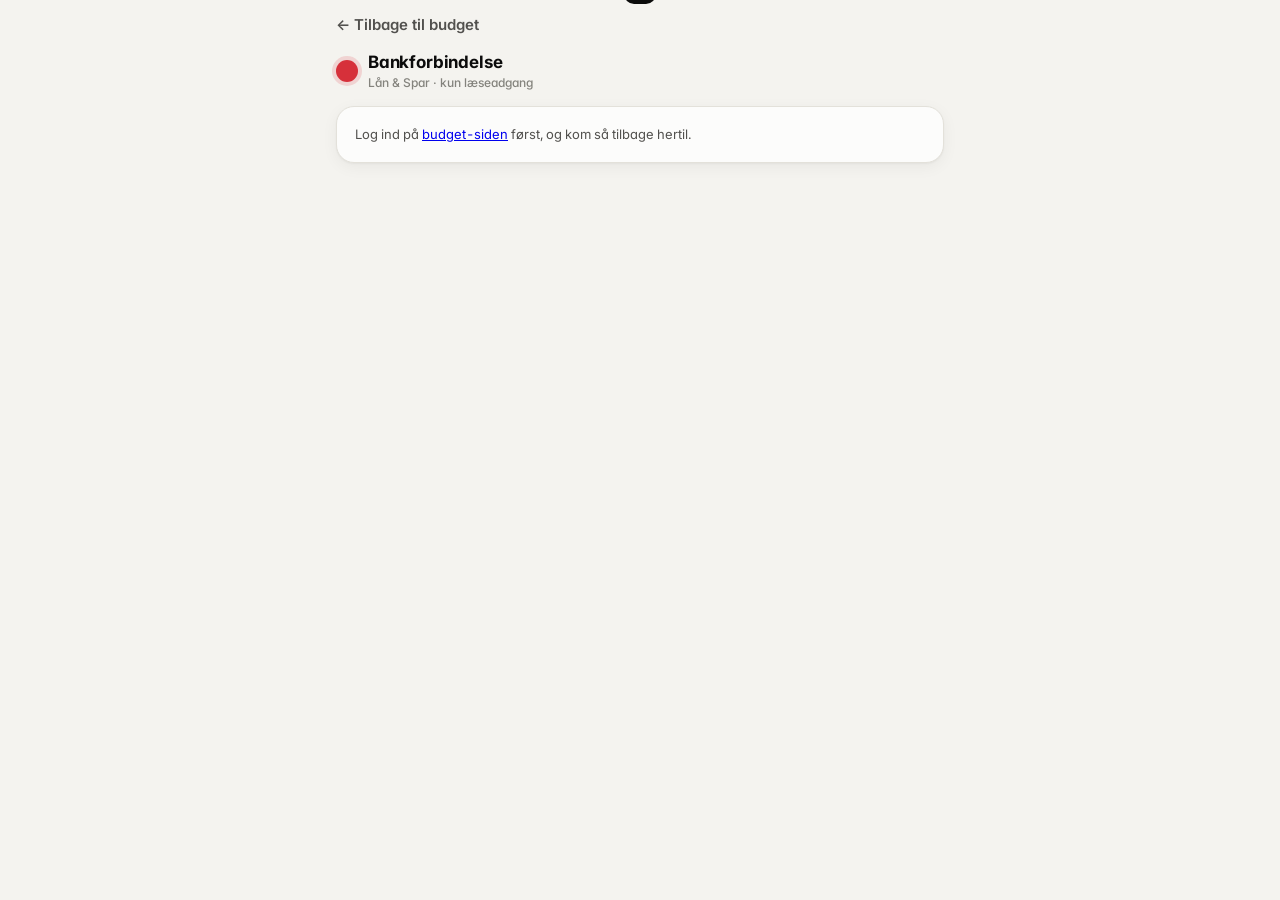
==== bank.html @ 149aa5c2 "Bankforbindelse via Enable Banking" ====
<!doctype html>
<html lang="da">
<head>
  <meta charset="utf-8">
  <meta name="viewport" content="width=device-width, initial-scale=1, viewport-fit=cover">
  <title>Bank · Japan Budget</title>
  <meta name="theme-color" content="#0e0e0d">
  <link rel="icon" href="icon.svg" type="image/svg+xml">
  <link rel="apple-touch-icon" href="apple-touch-icon.png">
  <link href="https://fonts.googleapis.com/css2?family=Inter:wght@400;500;600;700&display=swap" rel="stylesheet">
  <link rel="stylesheet" href="styles.css?v=2">
  <style>
    .list { font-size: 13px; }
    .list div { display: flex; justify-content: space-between; gap: 10px; padding: 6px 0; border-top: 1px solid var(--border); }
    .list div span:first-child { color: var(--text-2); overflow: hidden; text-overflow: ellipsis; white-space: nowrap; }
    .list div span:last-child { font-weight: 600; white-space: nowrap; }
    textarea.input { min-height: 160px; font-size: 14px; font-family: ui-monospace, Menlo, monospace; }
    .acc { display: flex; align-items: center; gap: 10px; padding: 8px 0; font-size: 15px; }
    .acc input { width: 20px; height: 20px; }
    .back { display: inline-flex; align-items: center; gap: 6px; color: var(--text-2); text-decoration: none; font-weight: 600; margin-bottom: 14px; }
    .err { color: var(--bad-text); font-size: 14px; }
  </style>
</head>
<body>
  <div class="app" style="padding-bottom:40px">
    <a class="back" href="./">← Tilbage til budget</a>
    <header class="top"><div class="logo"><span class="sun"></span><div>Bankforbindelse<small>Lån &amp; Spar · kun læseadgang</small></div></div></header>
    <div id="main"><div class="card"><div class="sub">Henter status…</div></div></div>
  </div>
  <div id="toast" class="toast" role="status" aria-live="polite"></div>
  <script src="config.js?v=2"></script>
  <script>
  (() => {
    const $ = s => document.querySelector(s);
    const esc = s => String(s ?? '').replace(/[&<>"']/g, c => ({ '&': '&amp;', '<': '&lt;', '>': '&gt;', '"': '&quot;', "'": '&#39;' }[c]));
    const kr = n => new Intl.NumberFormat('da-DK', { maximumFractionDigits: 0 }).format(Math.round(n)) + ' kr';
    const dt = s => s ? new Date(s).toLocaleString('da-DK', { day: 'numeric', month: 'short', hour: '2-digit', minute: '2-digit' }) : '–';
    const d = s => s ? new Date(s).toLocaleDateString('da-DK', { day: 'numeric', month: 'short', year: 'numeric' }) : '–';
    let S = null; try { S = JSON.parse(localStorage.getItem('jb_session')); } catch { /* ignore */ }
    try { const t = JSON.parse(localStorage.getItem('jb_theme')); if (t && t !== 'auto') document.documentElement.setAttribute('data-theme', t); } catch { /* ignore */ }
    const FN = (window.JB_CONFIG.supabaseUrl || '').replace(/\/$/, '') + '/functions/v1/bank';
    let toastT;
    const toast = m => { const t = $('#toast'); t.textContent = m; t.classList.add('show'); clearTimeout(toastT); toastT = setTimeout(() => t.classList.remove('show'), 2600); };

    async function call(action, extra = {}) {
      const r = await fetch(FN, { method: 'POST', headers: { 'Content-Type': 'application/json', apikey: window.JB_CONFIG.supabaseKey }, body: JSON.stringify({ action, pin: S && S.pin, ...extra }) });
      let data = null; try { data = await r.json(); } catch { data = { error: 'Ugyldigt svar fra serveren (' + r.status + ')' }; }
      if (!r.ok || (data && data.error)) { const e = new Error((data && data.error) || r.statusText); e.data = data; throw e; }
      return data;
    }

    function render(st, note) {
      const r = st.last_result || {};
      const expiring = st.linked && st.days_left != null && st.days_left <= 14;
      $('#main').innerHTML = `
        ${note ? `<div class="banner">${note}</div>` : ''}
        <section class="card">
          <h2>Status</h2>
          <div class="stats">
            <div class="stat"><div class="k">Forbindelse</div><div class="v ${st.linked ? 'pos' : ''}">${st.linked ? 'Aktiv' : 'Ikke koblet'}</div><div class="s">${esc(st.aspsp || 'Lån & Spar Bank')}</div></div>
            <div class="stat"><div class="k">Gyldig til</div><div class="v ${expiring ? 'neg' : ''}">${st.linked ? (st.days_left ?? '–') + ' dage' : '–'}</div><div class="s">${d(st.valid_until)}</div></div>
            <div class="stat wide"><div class="k">Seneste hentning</div><div class="v" style="font-size:17px">${dt(st.last_sync)}</div>
              <div class="s">${r.error ? `<span class="err">Fejl: ${esc(r.error)}</span>` : r.ok ? `${r.imported} nye udgifter · ${(r.skipped || []).length} sprunget over` : 'Henter automatisk kl. 06 og 18'}</div></div>
          </div>
          ${st.accounts && st.accounts.length ? `<div style="margin-top:14px"><span class="lab">Konti der hentes fra</span>
            ${st.accounts.map(a => `<label class="acc"><input type="checkbox" data-uid="${esc(a.uid)}" ${a.enabled ? 'checked' : ''}>${esc(a.name)}${a.last4 ? ` <span class="muted">··${esc(a.last4)}</span>` : ''}</label>`).join('')}
            <button class="link-btn" id="save-acc">Gem kontovalg</button></div>` : ''}
          <div class="btns" style="margin-top:14px">
            ${st.linked ? '<button class="btn" id="sync">Hent nu</button>' : ''}
            <button class="btn ${st.linked ? 'ghost' : ''}" id="link">${st.linked ? 'Forny forbindelse (MitID)' : 'Kobl Lån & Spar (MitID)'}</button>
            ${st.linked ? '<button class="btn danger" id="unlink">Fjern forbindelse</button>' : ''}
          </div>
        </section>

        ${r.imported_list && r.imported_list.length ? `<section class="card"><h2>Hentet sidst</h2><div class="list">
          ${r.imported_list.map(x => `<div><span>${esc(x.day)} · ${esc(x.note)}</span><span>${kr(x.amount_dkk)}</span></div>`).join('')}</div></section>` : ''}

        ${r.skipped && r.skipped.length ? `<section class="card"><h2>Sprunget over</h2><div class="sub" style="margin-bottom:8px">Tæller ikke som dagligt forbrug (matcher listen nedenfor).</div><div class="list">
          ${r.skipped.map(x => `<div><span>${esc(x.day)} · ${esc(x.text)}</span><span>${kr(x.amount)}</span></div>`).join('')}</div></section>` : ''}

        <section class="card">
          <h2>Spring over hvis teksten indeholder</h2>
          <div class="sub" style="margin-bottom:10px">Ét ord pr. linje (store/små bogstaver er ligegyldige). Bruges til husleje, lån, overførsler osv.</div>
          <textarea class="input" id="patterns">${esc((st.exclude_patterns || []).join('\n'))}</textarea>
          <div class="btns"><button class="btn ghost" id="save-pat">Gem liste</button></div>
        </section>
        <div class="sub" style="text-align:center;margin-top:8px">Indbetalinger springes altid over. Kontanthævninger tæller som forbrug. Slettede bankposteringer hentes ikke igen.</div>`;

      const on = (id, fn) => { const el = $('#' + id); if (el) el.addEventListener('click', async ev => { ev.target.disabled = true; try { await fn(); } catch (e) { toast(e.message); } ev.target.disabled = false; }); };
      on('link', async () => { const res = await call('auth'); location.href = res.url; });
      on('sync', async () => { toast('Henter…'); const res = await call('sync'); toast(`${res.imported} nye udgifter`); render(await call('status')); });
      on('unlink', async () => { if (!confirm('Fjern bankforbindelsen?')) return; render(await call('unlink')); toast('Forbindelsen er fjernet'); });
      on('save-pat', async () => { render(await call('settings', { exclude_patterns: $('#patterns').value.split('\n') })); toast('Gemt'); });
      on('save-acc', async () => { const enabled = [...document.querySelectorAll('[data-uid]')].filter(x => x.checked).map(x => x.dataset.uid); render(await call('settings', { enabled })); toast('Gemt'); });
    }

    async function start() {
      if (!S || !S.pin) { $('#main').innerHTML = '<section class="card"><div class="sub">Log ind på <a href="./">budget-siden</a> først, og kom så tilbage hertil.</div></section>'; return; }
      const q = new URLSearchParams(location.search);
      try {
        if (q.get('error')) {
          history.replaceState(null, '', location.pathname);
          render(await call('status'), `Banken afviste koblingen: ${esc(q.get('error_description') || q.get('error'))}`);
        } else if (q.get('code')) {
          $('#main').innerHTML = '<section class="card"><div class="sub">Gemmer forbindelsen og henter posteringer…</div></section>';
          const res = await call('session', { code: q.get('code'), state: q.get('state') });
          history.replaceState(null, '', location.pathname);
          const s = res.sync || {};
          render(res, s.ok ? `Koblet! ${s.imported} udgifter hentet fra ${esc(s.from)}.` : `Koblet, men hentning fejlede: ${esc(s.error || '')}`);
        } else {
          render(await call('status'));
        }
      } catch (e) {
        $('#main').innerHTML = `<section class="card"><div class="err">${esc(e.message)}</div><div class="btns" style="margin-top:12px"><button class="btn ghost" onclick="location.href=location.pathname">Prøv igen</button></div></section>`;
      }
    }
    start();
  })();
  </script>
</body>
</html>
---- styles.css ----
:root {
  color-scheme: light;
  --bg: #f4f3ef;
  --surface: #fcfcfb;
  --surface-2: #efeee9;
  --border: #e3e1da;
  --text: #0b0b0b;
  --text-2: #52514e;
  --muted: #84837d;
  --grid: #e7e5df;
  --nicolai: #2a78d6;
  --alex: #eb6834;
  --good: #0ca30c;
  --good-text: #006300;
  --bad: #d03b3b;
  --bad-text: #b22d2d;
  --sun: #d6303a;
  --btn: #111110;
  --btn-text: #fcfcfb;
  --shadow: 0 1px 2px rgba(20, 20, 15, .04), 0 4px 16px rgba(20, 20, 15, .05);
  --radius: 18px;
}
@media (prefers-color-scheme: dark) {
  :root:not([data-theme="light"]) {
    color-scheme: dark;
    --bg: #0e0e0d;
    --surface: #1a1a19;
    --surface-2: #242422;
    --border: #2d2d2a;
    --text: #f0efec;
    --text-2: #c3c2b7;
    --muted: #8d8c84;
    --grid: #2b2b28;
    --nicolai: #3987e5;
    --alex: #d95926;
    --good-text: #4fcb4f;
    --bad-text: #ef7a7a;
    --btn: #f0efec;
    --btn-text: #121211;
    --shadow: 0 1px 2px rgba(0, 0, 0, .3);
  }
}
:root[data-theme="dark"] {
  color-scheme: dark;
  --bg: #0e0e0d;
  --surface: #1a1a19;
  --surface-2: #242422;
  --border: #2d2d2a;
  --text: #f0efec;
  --text-2: #c3c2b7;
  --muted: #8d8c84;
  --grid: #2b2b28;
  --nicolai: #3987e5;
  --alex: #d95926;
  --good-text: #4fcb4f;
  --bad-text: #ef7a7a;
  --btn: #f0efec;
  --btn-text: #121211;
  --shadow: 0 1px 2px rgba(0, 0, 0, .3);
}

* { box-sizing: border-box; }
html { -webkit-text-size-adjust: 100%; }
body {
  margin: 0;
  background: var(--bg);
  color: var(--text);
  font: 15px/1.45 "Inter", system-ui, -apple-system, "Segoe UI", "Hiragino Sans", sans-serif;
  font-feature-settings: "tnum" 1, "cv11" 1;
  -webkit-font-smoothing: antialiased;
  min-height: 100dvh;
}
button, input, select { font: inherit; color: inherit; }
button { cursor: pointer; -webkit-tap-highlight-color: transparent; }
.hidden { display: none !important; }

.app {
  max-width: 600px;
  margin: 0 auto;
  padding: calc(env(safe-area-inset-top) + 14px) 16px calc(env(safe-area-inset-bottom) + 110px);
}

/* Header */
.top { display: flex; align-items: center; gap: 10px; margin-bottom: 14px; }
.logo { display: flex; align-items: center; gap: 10px; font-weight: 700; font-size: 17px; letter-spacing: -.01em; }
.logo .sun { width: 22px; height: 22px; border-radius: 50%; background: var(--sun); box-shadow: 0 0 0 4px color-mix(in srgb, var(--sun) 16%, transparent); }
.logo small { display: block; font-weight: 500; font-size: 12px; color: var(--muted); letter-spacing: 0; }
.top .spacer { flex: 1; }
.icon-btn {
  width: 40px; height: 40px; border-radius: 12px; border: 1px solid var(--border);
  background: var(--surface); display: grid; place-items: center; color: var(--text-2);
}
.icon-btn svg { width: 20px; height: 20px; }
.sync { width: 8px; height: 8px; border-radius: 50%; background: var(--muted); transition: background .3s; }
.sync.ok { background: var(--good); }
.sync.busy { background: #eda100; }
.sync.err { background: var(--bad); }

/* Tabs */
.tabs {
  display: grid; grid-template-columns: repeat(3, 1fr); gap: 4px; padding: 4px;
  background: var(--surface-2); border-radius: 14px; margin-bottom: 10px;
}
.tabs button {
  border: 0; background: transparent; padding: 9px 6px; border-radius: 10px;
  font-weight: 600; font-size: 14px; color: var(--text-2); display: flex; align-items: center; justify-content: center; gap: 7px;
}
.tabs button[aria-selected="true"] { background: var(--surface); color: var(--text); box-shadow: var(--shadow); }
.dot { width: 9px; height: 9px; border-radius: 50%; display: inline-block; flex: none; }
.dot.nicolai { background: var(--nicolai); }
.dot.alex { background: var(--alex); }

.timeline { font-size: 13px; color: var(--text-2); margin: 2px 2px 14px; display: flex; flex-wrap: wrap; gap: 4px 14px; }
.timeline b { color: var(--text); font-weight: 600; }

/* Cards */
.card {
  background: var(--surface); border: 1px solid var(--border); border-radius: var(--radius);
  padding: 18px; margin-bottom: 12px; box-shadow: var(--shadow);
}
.card h2 { font-size: 13px; text-transform: uppercase; letter-spacing: .06em; color: var(--muted); margin: 0 0 12px; font-weight: 600; display: flex; align-items: center; gap: 8px; }
.card h2 .right { margin-left: auto; text-transform: none; letter-spacing: 0; font-weight: 500; }
.sub { color: var(--text-2); font-size: 13px; }
.muted { color: var(--muted); }

/* Hero */
.hero-num { font-size: 44px; font-weight: 700; letter-spacing: -.03em; line-height: 1.05; }
.hero-num .of { font-size: 18px; font-weight: 500; color: var(--muted); letter-spacing: 0; }
.bar { height: 10px; border-radius: 99px; background: var(--surface-2); overflow: hidden; margin: 14px 0 10px; position: relative; }
.bar > span { display: block; height: 100%; border-radius: 99px; transition: width .5s cubic-bezier(.2,.8,.2,1); }
.bar.over > span { background-image: repeating-linear-gradient(135deg, transparent 0 5px, rgba(255,255,255,.35) 5px 8px); }
.hero-foot { display: flex; justify-content: space-between; align-items: center; gap: 10px; flex-wrap: wrap; }
.chip { display: inline-flex; align-items: center; gap: 6px; font-size: 13px; font-weight: 600; padding: 5px 10px 5px 8px; border-radius: 99px; background: var(--surface-2); }
.chip .ic { width: 16px; height: 16px; border-radius: 50%; display: grid; place-items: center; color: #fff; font-size: 11px; font-weight: 800; }
.chip.good .ic { background: var(--good); }
.chip.bad .ic { background: var(--bad); }
.chip.neutral .ic { background: var(--muted); }

/* Stat grid */
.stats { display: grid; grid-template-columns: 1fr 1fr; gap: 10px; }
.stat { background: var(--surface-2); border-radius: 14px; padding: 12px 14px; min-width: 0; }
.stat .k { font-size: 12px; color: var(--text-2); margin-bottom: 2px; }
.stat .v { font-size: 21px; font-weight: 700; letter-spacing: -.02em; white-space: nowrap; overflow: hidden; text-overflow: ellipsis; }
.stat .s { font-size: 12px; color: var(--muted); }
.stat.wide { grid-column: span 2; }
.pos { color: var(--good-text); }
.neg { color: var(--bad-text); }

/* Projection */
.proj { display: grid; grid-template-columns: 1fr 1fr; gap: 10px; margin-bottom: 14px; }
.proj .stat .v { font-size: clamp(17px, 5vw, 23px); overflow: visible; text-overflow: clip; }
.breakdown { width: 100%; border-collapse: collapse; font-size: 14px; }
.breakdown td { padding: 8px 0; border-top: 1px solid var(--border); }
.breakdown td:last-child { text-align: right; font-weight: 600; white-space: nowrap; }
.breakdown tr.indent td:first-child { padding-left: 14px; color: var(--text-2); }
.breakdown tr.indent td { font-weight: 400 !important; font-size: 13px; border-top: 0; padding: 3px 0; }
.breakdown tr.total td { font-weight: 700; border-top: 2px solid var(--text); }

/* Compare pre/post */
.vs { display: grid; grid-template-columns: 1fr auto 1fr; gap: 10px; align-items: stretch; }
.vs .arrow { align-self: center; font-size: 13px; font-weight: 700; text-align: center; padding: 6px 8px; border-radius: 10px; background: var(--surface-2); }

/* Charts */
.chart { position: relative; width: 100%; touch-action: pan-y; }
.chart svg { display: block; width: 100%; overflow: visible; }
.chart text { font-size: 11px; fill: var(--muted); }
.chart .lbl { fill: var(--text-2); font-weight: 600; }
.legend { display: flex; flex-wrap: wrap; gap: 6px 14px; font-size: 12px; color: var(--text-2); margin-bottom: 8px; }
.legend span { display: inline-flex; align-items: center; gap: 6px; }
.legend i { display: inline-block; width: 16px; height: 0; border-top: 2px solid; }
.legend i.dash { border-top-style: dashed; }
.legend i.box { width: 10px; height: 10px; border: 0; border-radius: 3px; }
.tip {
  position: absolute; pointer-events: none; background: var(--text); color: var(--surface);
  font-size: 12px; padding: 7px 9px; border-radius: 9px; white-space: nowrap; z-index: 5;
  transform: translate(-50%, calc(-100% - 10px)); box-shadow: 0 4px 14px rgba(0,0,0,.18);
}
.tip b { font-weight: 700; }
.tip .row { display: flex; align-items: center; gap: 6px; }
.seg { display: inline-flex; background: var(--surface-2); border-radius: 9px; padding: 2px; }
.seg button { border: 0; background: none; font-size: 12px; padding: 3px 9px; border-radius: 7px; color: var(--text-2); font-weight: 600; }
.seg button[aria-pressed="true"] { background: var(--surface); color: var(--text); box-shadow: var(--shadow); }
.empty { text-align: center; color: var(--muted); padding: 22px 8px; font-size: 14px; }

/* Categories */
.cats { display: grid; gap: 10px; }
.cat-row { display: grid; grid-template-columns: 92px 1fr auto; align-items: center; gap: 10px; font-size: 14px; }
.cat-row .track { height: 10px; background: var(--surface-2); border-radius: 99px; overflow: hidden; }
.cat-row .track span { display: block; height: 100%; border-radius: 0 4px 4px 0; }
.cat-row .amt { font-weight: 600; min-width: 64px; text-align: right; }

/* History */
.day-group { margin-top: 6px; }
.day-head { display: flex; justify-content: space-between; font-size: 12px; color: var(--muted); font-weight: 600; text-transform: uppercase; letter-spacing: .05em; padding: 10px 2px 4px; }
.entry {
  display: flex; align-items: center; gap: 12px; width: 100%; text-align: left; border: 0; background: none;
  padding: 10px 2px; border-top: 1px solid var(--border);
}
.entry:first-of-type { border-top: 0; }
.entry .em { width: 36px; height: 36px; border-radius: 11px; background: var(--surface-2); display: grid; place-items: center; flex: none; font-size: 16px; }
.entry .tx { flex: 1; min-width: 0; }
.entry .tx b { display: block; font-weight: 600; font-size: 14px; white-space: nowrap; overflow: hidden; text-overflow: ellipsis; }
.entry .tx span { font-size: 12px; color: var(--muted); }
.entry .am { text-align: right; font-weight: 700; white-space: nowrap; }
.entry .am small { display: block; font-weight: 500; font-size: 12px; color: var(--muted); }
.more { width: 100%; margin-top: 8px; border: 1px solid var(--border); background: none; border-radius: 12px; padding: 10px; font-weight: 600; color: var(--text-2); }

/* Both view */
.duo { display: grid; grid-template-columns: 1fr 1fr; gap: 10px; }
.duo .col { background: var(--surface-2); border-radius: 14px; padding: 12px; min-width: 0; }
.duo .name { display: flex; align-items: center; gap: 7px; font-weight: 700; margin-bottom: 8px; }
.duo .row { display: flex; justify-content: space-between; gap: 6px; font-size: 13px; padding: 4px 0; }
.duo .row span:first-child { color: var(--text-2); }
.duo .row span:last-child { font-weight: 600; text-align: right; }
.duo .big { font-size: 24px; font-weight: 700; letter-spacing: -.02em; }

/* FAB */
.fab {
  position: fixed; left: 50%; transform: translateX(-50%); bottom: calc(env(safe-area-inset-bottom) + 18px);
  border: 0; background: var(--btn); color: var(--btn-text); font-weight: 700; font-size: 16px;
  padding: 15px 26px; border-radius: 99px; display: flex; align-items: center; gap: 8px;
  box-shadow: 0 8px 28px rgba(0,0,0,.25); z-index: 20;
}
.fab svg { width: 20px; height: 20px; }

/* Sheet */
.backdrop { position: fixed; inset: 0; background: rgba(0,0,0,.45); z-index: 30; opacity: 0; transition: opacity .2s; }
.backdrop.show { opacity: 1; }
.sheet {
  position: fixed; left: 0; right: 0; bottom: 0; z-index: 31; max-width: 600px; margin: 0 auto;
  background: var(--surface); border-radius: 22px 22px 0 0; padding: 10px 18px calc(env(safe-area-inset-bottom) + 18px);
  max-height: 92dvh; overflow-y: auto; transform: translateY(100%); transition: transform .28s cubic-bezier(.2,.8,.2,1);
  overscroll-behavior: contain;
}
.sheet.show { transform: translateY(0); }
.sheet .grab { width: 40px; height: 5px; border-radius: 9px; background: var(--border); margin: 0 auto 12px; }
.sheet h3 { margin: 0 0 14px; font-size: 19px; display: flex; align-items: center; }
.sheet h3 .x { margin-left: auto; }
.field { margin-bottom: 14px; }
.field > label, .lab { display: block; font-size: 12px; font-weight: 600; color: var(--text-2); margin-bottom: 6px; text-transform: uppercase; letter-spacing: .05em; }
.input {
  width: 100%; border: 1px solid var(--border); background: var(--surface-2); border-radius: 12px;
  padding: 12px 14px; font-size: 16px; outline: none;
}
.input:focus { border-color: var(--text-2); }
.amount-wrap { display: flex; gap: 8px; align-items: stretch; }
.amount-wrap .input { font-size: 30px; font-weight: 700; padding: 10px 14px; letter-spacing: -.02em; }
.cur { display: grid; grid-template-rows: 1fr 1fr; gap: 4px; background: var(--surface-2); padding: 4px; border-radius: 12px; border: 1px solid var(--border); }
.cur button { border: 0; background: none; border-radius: 8px; font-weight: 700; padding: 0 14px; color: var(--text-2); }
.cur button[aria-pressed="true"] { background: var(--btn); color: var(--btn-text); }
.hint { font-size: 13px; color: var(--muted); margin-top: 6px; min-height: 19px; }
.pills { display: flex; flex-wrap: wrap; gap: 8px; }
.pill { border: 1px solid var(--border); background: var(--surface); border-radius: 99px; padding: 8px 13px; font-size: 14px; font-weight: 500; display: inline-flex; gap: 6px; align-items: center; }
.pill[aria-pressed="true"] { background: var(--btn); color: var(--btn-text); border-color: var(--btn); }
.row2 { display: grid; grid-template-columns: 1fr 1fr; gap: 10px; }
.btn { width: 100%; border: 0; background: var(--btn); color: var(--btn-text); font-weight: 700; padding: 15px; border-radius: 14px; font-size: 16px; }
.btn:disabled { opacity: .5; }
.btn.ghost { background: var(--surface-2); color: var(--text); }
.btn.danger { background: none; color: var(--bad-text); border: 1px solid var(--border); }
.btns { display: grid; gap: 8px; margin-top: 6px; }

/* Settings */
.set-person { border: 1px solid var(--border); border-radius: 16px; padding: 14px; margin-bottom: 14px; }
.set-person h4 { margin: 0 0 12px; display: flex; align-items: center; gap: 8px; font-size: 16px; }
.fixed-row { display: grid; grid-template-columns: 1fr 92px 92px 34px; gap: 6px; margin-bottom: 6px; }
.fixed-row .input { padding: 9px 10px; font-size: 14px; }
.fixed-head { display: grid; grid-template-columns: 1fr 92px 92px 34px; gap: 6px; font-size: 11px; color: var(--muted); margin-bottom: 4px; }
.rm { border: 0; background: none; color: var(--muted); font-size: 20px; }
.link-btn { border: 0; background: none; color: var(--text-2); font-weight: 600; padding: 6px 0; font-size: 14px; }
.budget-hist { font-size: 12px; color: var(--muted); margin-top: 6px; }

/* Login */
.login { min-height: 100dvh; display: grid; place-items: center; padding: 24px 16px; }
.login-box { width: 100%; max-width: 380px; }
.login .sun-big { width: 64px; height: 64px; border-radius: 50%; background: var(--sun); margin: 0 auto 20px; box-shadow: 0 0 0 10px color-mix(in srgb, var(--sun) 14%, transparent); }
.login h1 { text-align: center; margin: 0 0 4px; font-size: 26px; letter-spacing: -.02em; }
.login p { text-align: center; color: var(--text-2); margin: 0 0 26px; }
.who { display: grid; grid-template-columns: 1fr 1fr; gap: 10px; margin-bottom: 14px; }
.who button { border: 2px solid var(--border); background: var(--surface); border-radius: 16px; padding: 18px 10px; font-weight: 700; font-size: 16px; display: flex; gap: 8px; align-items: center; justify-content: center; }
.who button[aria-pressed="true"] { border-color: var(--text); }
.err-msg { color: var(--bad-text); font-size: 14px; text-align: center; min-height: 20px; margin-top: 10px; }

/* Toast */
.toast {
  position: fixed; left: 50%; top: calc(env(safe-area-inset-top) + 14px); transform: translate(-50%, -150%);
  background: var(--text); color: var(--surface); padding: 10px 16px; border-radius: 12px; font-weight: 600; font-size: 14px;
  z-index: 50; transition: transform .3s cubic-bezier(.2,.8,.2,1); max-width: calc(100% - 32px);
}
.toast.show { transform: translate(-50%, 0); }
.banner { background: var(--surface-2); border-radius: 12px; padding: 10px 12px; font-size: 13px; color: var(--text-2); margin-bottom: 12px; }

@media (min-width: 720px) {
  .app { max-width: 640px; }
  .hero-num { font-size: 52px; }
}
@media (prefers-reduced-motion: reduce) { * { transition: none !important; } }
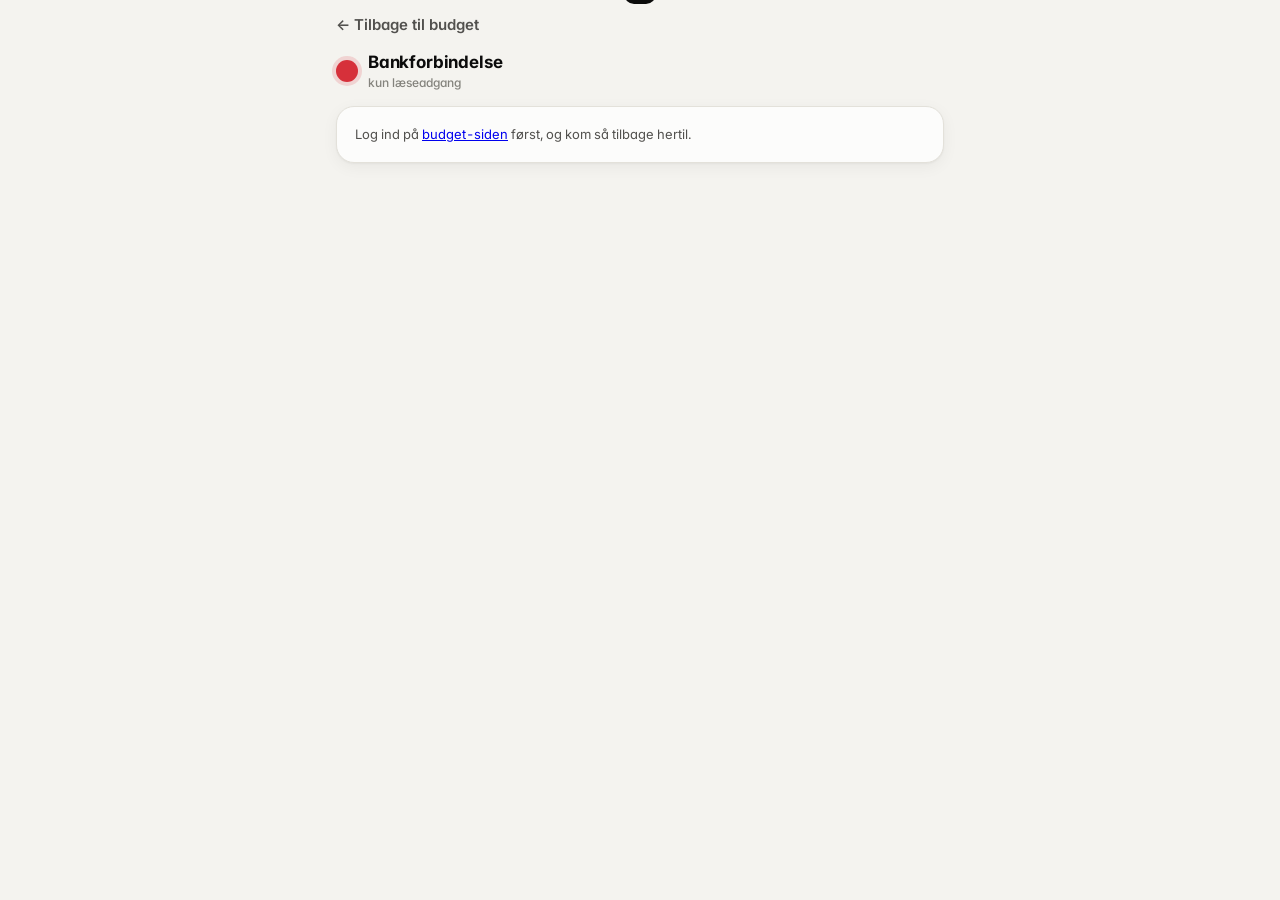
==== commit bef84595: "Bank: én forbindelse pr. person med personlig bankkode" ====
--- a/bank.html
+++ b/bank.html
@@ -16,15 +16,17 @@
     .list div span:last-child { font-weight: 600; white-space: nowrap; }
     textarea.input { min-height: 160px; font-size: 14px; font-family: ui-monospace, Menlo, monospace; }
     .acc { display: flex; align-items: center; gap: 10px; padding: 8px 0; font-size: 15px; }
-    .acc input { width: 20px; height: 20px; }
+    .acc input { width: 20px; height: 20px; flex: none; }
+    select.input { appearance: auto; }
     .back { display: inline-flex; align-items: center; gap: 6px; color: var(--text-2); text-decoration: none; font-weight: 600; margin-bottom: 14px; }
-    .err { color: var(--bad-text); font-size: 14px; }
+    .err { color: var(--bad-text); font-size: 14px; overflow-wrap: anywhere; }
+    .banner, .stat .s { overflow-wrap: anywhere; }
   </style>
 </head>
 <body>
   <div class="app" style="padding-bottom:40px">
     <a class="back" href="./">← Tilbage til budget</a>
-    <header class="top"><div class="logo"><span class="sun"></span><div>Bankforbindelse<small>Lån &amp; Spar · kun læseadgang</small></div></div></header>
+    <header class="top"><div class="logo"><span class="sun"></span><div>Bankforbindelse<small id="who">kun læseadgang</small></div></div></header>
     <div id="main"><div class="card"><div class="sub">Henter status…</div></div></div>
   </div>
   <div id="toast" class="toast" role="status" aria-live="polite"></div>
@@ -36,17 +38,51 @@
     const kr = n => new Intl.NumberFormat('da-DK', { maximumFractionDigits: 0 }).format(Math.round(n)) + ' kr';
     const dt = s => s ? new Date(s).toLocaleString('da-DK', { day: 'numeric', month: 'short', hour: '2-digit', minute: '2-digit' }) : '–';
     const d = s => s ? new Date(s).toLocaleDateString('da-DK', { day: 'numeric', month: 'short', year: 'numeric' }) : '–';
+    const store = (k, v, remember) => { try { if (v == null) { sessionStorage.removeItem(k); localStorage.removeItem(k); } else { sessionStorage.setItem(k, v); if (remember) localStorage.setItem(k, v); } } catch { /* ignore */ } };
+    const load = k => { try { return sessionStorage.getItem(k) || localStorage.getItem(k); } catch { return null; } };
     let S = null; try { S = JSON.parse(localStorage.getItem('jb_session')); } catch { /* ignore */ }
     try { const t = JSON.parse(localStorage.getItem('jb_theme')); if (t && t !== 'auto') document.documentElement.setAttribute('data-theme', t); } catch { /* ignore */ }
+    const NAMES = { nicolai: 'Nicolai', alex: 'Alex' };
+    const PERSON = S && S.me;
+    const CODE_KEY = 'jb_bankcode_' + PERSON;
+    let bankCode = load(CODE_KEY);
     const FN = (window.JB_CONFIG.supabaseUrl || '').replace(/\/$/, '') + '/functions/v1/bank';
     let toastT;
     const toast = m => { const t = $('#toast'); t.textContent = m; t.classList.add('show'); clearTimeout(toastT); toastT = setTimeout(() => t.classList.remove('show'), 2600); };
+    if (PERSON) $('#who').textContent = `${NAMES[PERSON] || PERSON} · kun læseadgang · kun du kan se den`;
 
     async function call(action, extra = {}) {
-      const r = await fetch(FN, { method: 'POST', headers: { 'Content-Type': 'application/json', apikey: window.JB_CONFIG.supabaseKey }, body: JSON.stringify({ action, pin: S && S.pin, ...extra }) });
+      const r = await fetch(FN, { method: 'POST', headers: { 'Content-Type': 'application/json', apikey: window.JB_CONFIG.supabaseKey }, body: JSON.stringify({ action, pin: S && S.pin, person: PERSON, bank_code: bankCode, ...extra }) });
       let data = null; try { data = await r.json(); } catch { data = { error: 'Ugyldigt svar fra serveren (' + r.status + ')' }; }
-      if (!r.ok || (data && data.error)) { const e = new Error((data && data.error) || r.statusText); e.data = data; throw e; }
+      if (!r.ok || (data && data.error)) { const e = new Error((data && data.error) || r.statusText); e.data = data || {}; throw e; }
       return data;
+    }
+
+    function codeForm(hasCode, msg) {
+      $('#main').innerHTML = `<section class="card">
+        <h2>${hasCode ? 'Din bankkode' : 'Vælg en personlig bankkode'}</h2>
+        <div class="sub" style="margin-bottom:12px">${hasCode ? `Indtast ${esc(NAMES[PERSON])}s bankkode for at se forbindelsen.` : `Koden beskytter ${esc(NAMES[PERSON])}s bankforbindelse, så kun du kan se og ændre den. Mindst 4 tegn.`}</div>
+        <div class="field"><input id="c1" class="input" type="password" inputmode="text" autocomplete="${hasCode ? 'current-password' : 'new-password'}" placeholder="Bankkode"></div>
+        ${hasCode ? '' : '<div class="field"><input id="c2" class="input" type="password" autocomplete="new-password" placeholder="Gentag bankkode"></div>'}
+        <label class="acc"><input type="checkbox" id="rem" checked>Husk på denne enhed</label>
+        <div class="btns"><button class="btn" id="go">${hasCode ? 'Lås op' : 'Gem bankkode'}</button></div>
+        <div class="err" id="cerr" style="margin-top:10px">${esc(msg || '')}</div>
+      </section>`;
+      const go = async () => {
+        const c1 = $('#c1').value.trim(), c2 = $('#c2') ? $('#c2').value.trim() : c1;
+        if (c1.length < 4) { $('#cerr').textContent = 'Mindst 4 tegn'; return; }
+        if (c1 !== c2) { $('#cerr').textContent = 'Koderne er ikke ens'; return; }
+        $('#go').disabled = true; bankCode = c1;
+        try {
+          if (!hasCode) await call('set_code');
+          else await call('status');
+          store(CODE_KEY, c1, $('#rem').checked);
+          start();
+        } catch (e) { bankCode = null; $('#go').disabled = false; $('#cerr').textContent = e.message + (e.data.tries_left != null ? ` (${e.data.tries_left} forsøg tilbage)` : ''); }
+      };
+      $('#go').addEventListener('click', go);
+      $('#c1').addEventListener('keydown', e => { if (e.key === 'Enter' && !$('#c2')) go(); });
+      setTimeout(() => $('#c1').focus(), 100);
     }
 
     function render(st, note) {
@@ -57,17 +93,18 @@
         <section class="card">
           <h2>Status</h2>
           <div class="stats">
-            <div class="stat"><div class="k">Forbindelse</div><div class="v ${st.linked ? 'pos' : ''}">${st.linked ? 'Aktiv' : 'Ikke koblet'}</div><div class="s">${esc(st.aspsp || 'Lån & Spar Bank')}</div></div>
+            <div class="stat"><div class="k">Forbindelse</div><div class="v ${st.linked ? 'pos' : ''}">${st.linked ? 'Aktiv' : 'Ikke koblet'}</div><div class="s">${esc(st.aspsp || 'Ingen bank valgt')}</div></div>
             <div class="stat"><div class="k">Gyldig til</div><div class="v ${expiring ? 'neg' : ''}">${st.linked ? (st.days_left ?? '–') + ' dage' : '–'}</div><div class="s">${d(st.valid_until)}</div></div>
             <div class="stat wide"><div class="k">Seneste hentning</div><div class="v" style="font-size:17px">${dt(st.last_sync)}</div>
-              <div class="s">${r.error ? `<span class="err">Fejl: ${esc(r.error)}</span>` : r.ok ? `${r.imported} nye udgifter · ${(r.skipped || []).length} sprunget over` : 'Henter automatisk kl. 06 og 18'}</div></div>
+              <div class="s">${r.error ? `<span class="err">${esc(r.error)}</span>` : r.ok ? `${r.imported} nye udgifter · ${(r.skipped || []).length} sprunget over` : 'Henter automatisk kl. 06 og 18'}</div></div>
           </div>
           ${st.accounts && st.accounts.length ? `<div style="margin-top:14px"><span class="lab">Konti der hentes fra</span>
             ${st.accounts.map(a => `<label class="acc"><input type="checkbox" data-uid="${esc(a.uid)}" ${a.enabled ? 'checked' : ''}>${esc(a.name)}${a.last4 ? ` <span class="muted">··${esc(a.last4)}</span>` : ''}</label>`).join('')}
             <button class="link-btn" id="save-acc">Gem kontovalg</button></div>` : ''}
+          ${st.linked ? '' : `<div class="field" style="margin-top:14px"><label for="bank">Din bank</label><select id="bank" class="input"><option>Henter banker…</option></select></div>`}
           <div class="btns" style="margin-top:14px">
             ${st.linked ? '<button class="btn" id="sync">Hent nu</button>' : ''}
-            <button class="btn ${st.linked ? 'ghost' : ''}" id="link">${st.linked ? 'Forny forbindelse (MitID)' : 'Kobl Lån & Spar (MitID)'}</button>
+            <button class="btn ${st.linked ? 'ghost' : ''}" id="link">${st.linked ? 'Forny forbindelse (MitID)' : 'Kobl bank (MitID)'}</button>
             ${st.linked ? '<button class="btn danger" id="unlink">Fjern forbindelse</button>' : ''}
           </div>
         </section>
@@ -84,20 +121,42 @@
           <textarea class="input" id="patterns">${esc((st.exclude_patterns || []).join('\n'))}</textarea>
           <div class="btns"><button class="btn ghost" id="save-pat">Gem liste</button></div>
         </section>
-        <div class="sub" style="text-align:center;margin-top:8px">Indbetalinger springes altid over. Kontanthævninger tæller som forbrug. Slettede bankposteringer hentes ikke igen.</div>`;
+        <div class="sub" style="text-align:center;margin-top:8px">Indbetalinger springes altid over. Kontanthævninger tæller som forbrug. Slettede bankposteringer hentes ikke igen.</div>
+        <div style="display:flex;justify-content:center;gap:18px;margin-top:14px">
+          <button class="link-btn" id="chg">Skift bankkode</button>
+          <button class="link-btn" id="lock">Lås (glem kode her)</button>
+        </div>`;
 
-      const on = (id, fn) => { const el = $('#' + id); if (el) el.addEventListener('click', async ev => { ev.target.disabled = true; try { await fn(); } catch (e) { toast(e.message); } ev.target.disabled = false; }); };
-      on('link', async () => { const res = await call('auth'); location.href = res.url; });
-      on('sync', async () => { toast('Henter…'); const res = await call('sync'); toast(`${res.imported} nye udgifter`); render(await call('status')); });
+      const on = (id, fn) => { const el = $('#' + id); if (el) el.addEventListener('click', async ev => { ev.target.disabled = true; try { await fn(); } catch (e) { handleErr(e); } ev.target.disabled = false; }); };
+      on('link', async () => { const sel = $('#bank'); const res = await call('auth', sel && sel.value ? { bank: sel.value } : {}); store(CODE_KEY, bankCode, !!localStorage.getItem(CODE_KEY)); location.href = res.url; });
+      on('sync', async () => { toast('Henter…'); const res = await call('sync'); toast(res.ok === false ? res.error : `${res.imported} nye udgifter`); render(await call('status')); });
       on('unlink', async () => { if (!confirm('Fjern bankforbindelsen?')) return; render(await call('unlink')); toast('Forbindelsen er fjernet'); });
       on('save-pat', async () => { render(await call('settings', { exclude_patterns: $('#patterns').value.split('\n') })); toast('Gemt'); });
       on('save-acc', async () => { const enabled = [...document.querySelectorAll('[data-uid]')].filter(x => x.checked).map(x => x.dataset.uid); render(await call('settings', { enabled })); toast('Gemt'); });
+      on('lock', async () => { store(CODE_KEY, null); bankCode = null; start(); });
+      on('chg', async () => {
+        const nc = prompt('Ny bankkode (mindst 4 tegn):'); if (!nc) return;
+        if (nc.trim().length < 4) { toast('Mindst 4 tegn'); return; }
+        await call('change_code', { new_code: nc.trim() });
+        const remember = !!localStorage.getItem(CODE_KEY); bankCode = nc.trim(); store(CODE_KEY, bankCode, remember); toast('Bankkoden er skiftet');
+      });
+      const sel = $('#bank');
+      if (sel) call('banks').then(res => {
+        const def = PERSON === 'nicolai' ? (res.banks.find(b => /l[åa]n\s*(&|og)\s*spar/i.test(b)) || '') : '';
+        sel.innerHTML = `<option value="">Vælg bank…</option>` + res.banks.map(b => `<option ${b === def ? 'selected' : ''}>${esc(b)}</option>`).join('');
+      }).catch(e => { sel.innerHTML = `<option value="">Kunne ikke hente banker</option>`; toast(e.message); });
+    }
+
+    function handleErr(e) {
+      if (e.data && (e.data.bad_code || e.data.need_code_setup)) { store(CODE_KEY, null); bankCode = null; codeForm(!e.data.need_code_setup, e.message); return; }
+      toast(e.message);
     }
 
     async function start() {
-      if (!S || !S.pin) { $('#main').innerHTML = '<section class="card"><div class="sub">Log ind på <a href="./">budget-siden</a> først, og kom så tilbage hertil.</div></section>'; return; }
+      if (!S || !S.pin || !PERSON) { $('#main').innerHTML = '<section class="card"><div class="sub">Log ind på <a href="./">budget-siden</a> først, og kom så tilbage hertil.</div></section>'; return; }
       const q = new URLSearchParams(location.search);
       try {
+        if (!bankCode) { const cs = await call('code_state'); if (cs.locked) { $('#main').innerHTML = '<section class="card"><div class="err">For mange forkerte forsøg – prøv igen om lidt.</div></section>'; return; } codeForm(cs.has_code); return; }
         if (q.get('error')) {
           history.replaceState(null, '', location.pathname);
           render(await call('status'), `Banken afviste koblingen: ${esc(q.get('error_description') || q.get('error'))}`);
@@ -106,11 +165,12 @@
           const res = await call('session', { code: q.get('code'), state: q.get('state') });
           history.replaceState(null, '', location.pathname);
           const s = res.sync || {};
-          render(res, s.ok ? `Koblet! ${s.imported} udgifter hentet fra ${esc(s.from)}.` : `Koblet, men hentning fejlede: ${esc(s.error || '')}`);
+          render(res, s.ok ? `Koblet! ${s.imported} udgifter hentet.` : `Koblet. ${esc(s.error || '')}`);
         } else {
           render(await call('status'));
         }
       } catch (e) {
+        if (e.data && (e.data.bad_code || e.data.need_code_setup)) return handleErr(e);
         $('#main').innerHTML = `<section class="card"><div class="err">${esc(e.message)}</div><div class="btns" style="margin-top:12px"><button class="btn ghost" onclick="location.href=location.pathname">Prøv igen</button></div></section>`;
       }
     }
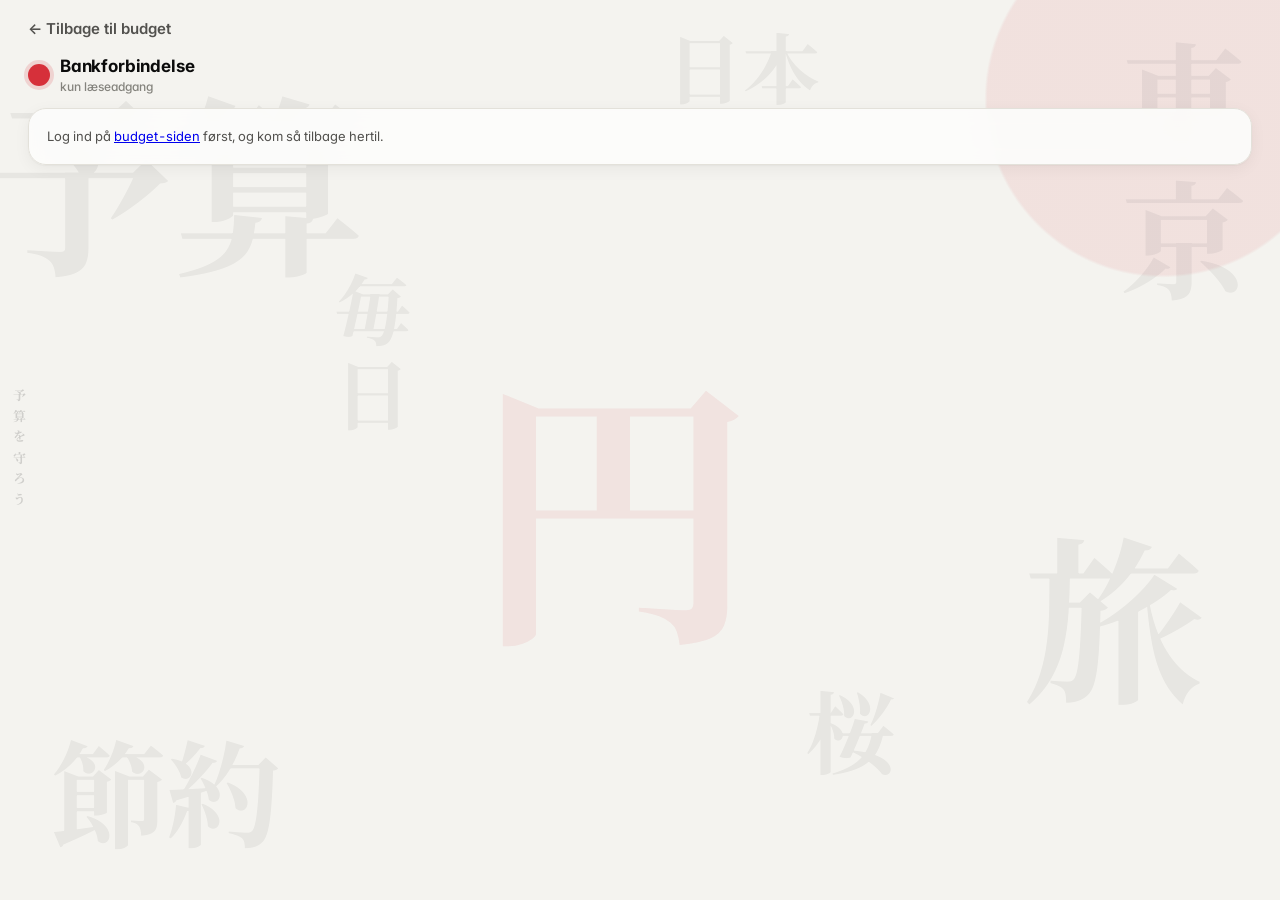
==== commit f49ba43b: "Diskret japansk baggrund" ====
--- a/bank.html
+++ b/bank.html
@@ -8,7 +8,8 @@
   <link rel="icon" href="icon.svg" type="image/svg+xml">
   <link rel="apple-touch-icon" href="apple-touch-icon.png">
   <link href="https://fonts.googleapis.com/css2?family=Inter:wght@400;500;600;700&display=swap" rel="stylesheet">
-  <link rel="stylesheet" href="styles.css?v=2">
+  <link href="https://fonts.googleapis.com/css2?family=Noto+Serif+JP:wght@700&text=%E4%BA%88%E7%AE%97%E6%9D%B1%E4%BA%AC%E5%86%86%E7%AF%80%E7%B4%84%E6%97%85%E6%AF%8E%E6%97%A5%E6%9C%AC%E6%A1%9C%E3%82%92%E5%AE%88%E3%82%8D%E3%81%86&display=swap" rel="stylesheet">
+  <link rel="stylesheet" href="styles.css?v=4">
   <style>
     .list { font-size: 13px; }
     .list div { display: flex; justify-content: space-between; gap: 10px; padding: 6px 0; border-top: 1px solid var(--border); }
@@ -24,6 +25,13 @@
   </style>
 </head>
 <body>
+  <div class="bg-deco" aria-hidden="true">
+    <div class="hinomaru"></div>
+    <span class="g g1">予算</span><span class="g g2 v">東京</span><span class="g g3 sun">円</span><span class="g g4">節約</span>
+    <span class="g g5">旅</span><span class="g g6 v">毎日</span><span class="g g7">日本</span><span class="g g8">桜</span>
+    <span class="phrase">予算を守ろう</span>
+    <div class="wave"></div>
+  </div>
   <div class="app" style="padding-bottom:40px">
     <a class="back" href="./">← Tilbage til budget</a>
     <header class="top"><div class="logo"><span class="sun"></span><div>Bankforbindelse<small id="who">kun læseadgang</small></div></div></header>
@@ -116,6 +124,13 @@
           ${r.skipped.map(x => `<div><span>${esc(x.day)} · ${esc(x.text)}</span><span>${kr(x.amount)}</span></div>`).join('')}</div></section>` : ''}
 
         <section class="card">
+          <h2>Tjek perioden før lock-in</h2>
+          <div class="sub" style="margin-bottom:10px">Henter dine posteringer fra ankomst til dagen før lock-in og deler dem op i opsparing, husleje, lån, kontanter og øvrigt forbrug.</div>
+          <div id="analysis">${st.analysis ? analysisHtml(st.analysis) : ''}</div>
+          <div class="btns"><button class="btn ghost" id="analyze">Analysér perioden</button></div>
+        </section>
+
+        <section class="card">
           <h2>Spring over hvis teksten indeholder</h2>
           <div class="sub" style="margin-bottom:10px">Ét ord pr. linje (store/små bogstaver er ligegyldige). Bruges til husleje, lån, overførsler osv.</div>
           <textarea class="input" id="patterns">${esc((st.exclude_patterns || []).join('\n'))}</textarea>
@@ -133,6 +148,7 @@
       on('unlink', async () => { if (!confirm('Fjern bankforbindelsen?')) return; render(await call('unlink')); toast('Forbindelsen er fjernet'); });
       on('save-pat', async () => { render(await call('settings', { exclude_patterns: $('#patterns').value.split('\n') })); toast('Gemt'); });
       on('save-acc', async () => { const enabled = [...document.querySelectorAll('[data-uid]')].filter(x => x.checked).map(x => x.dataset.uid); render(await call('settings', { enabled })); toast('Gemt'); });
+      on('analyze', async () => { toast('Henter posteringer…'); const a = await call('analyze'); $('#analysis').innerHTML = analysisHtml(a); });
       on('lock', async () => { store(CODE_KEY, null); bankCode = null; start(); });
       on('chg', async () => {
         const nc = prompt('Ny bankkode (mindst 4 tegn):'); if (!nc) return;
@@ -145,6 +161,15 @@
         const def = PERSON === 'nicolai' ? (res.banks.find(b => /l[åa]n\s*(&|og)\s*spar/i.test(b)) || '') : '';
         sel.innerHTML = `<option value="">Vælg bank…</option>` + res.banks.map(b => `<option ${b === def ? 'selected' : ''}>${esc(b)}</option>`).join('');
       }).catch(e => { sel.innerHTML = `<option value="">Kunne ikke hente banker</option>`; toast(e.message); });
+    }
+
+    function analysisHtml(a) {
+      return `<div class="sub" style="margin-bottom:8px">${esc(a.from)} – ${esc(a.to)} · ${a.count} udbetalinger</div>
+        <table class="breakdown">${a.groups.map(g => `<tr><td>${esc(g.label)} <span class="muted">(${g.n})</span></td><td>${kr(g.sum)}</td></tr>`).join('')}
+        <tr class="total"><td>Udbetalinger i alt</td><td>${kr(a.debits)}</td></tr>
+        <tr class="indent"><td>Indbetalinger i perioden</td><td>${kr(a.credits)}</td></tr></table>
+        <span class="lab" style="margin-top:14px">Største udbetalinger</span>
+        <div class="list">${a.largest.map(x => `<div><span>${esc(x.day)} · ${esc(x.text)}</span><span>${kr(x.amount)}</span></div>`).join('')}</div>`;
     }
 
     function handleErr(e) {
--- a/styles.css
+++ b/styles.css
@@ -19,6 +19,8 @@
   --btn-text: #fcfcfb;
   --shadow: 0 1px 2px rgba(20, 20, 15, .04), 0 4px 16px rgba(20, 20, 15, .05);
   --radius: 18px;
+  --deco: .05;
+  --wave: url("data:image/svg+xml,%3Csvg xmlns="http://www.w3.org/2000/svg" width="80" height="40" viewBox="0 0 80 40"%3E%3Ccircle cx="0" cy="0" r="39" fill="%23f4f3ef" stroke="%230b0b0b" stroke-width="1.2"/%3E%3Ccircle cx="0" cy="0" r="30" fill="none" stroke="%230b0b0b" stroke-width="1.2"/%3E%3Ccircle cx="0" cy="0" r="21" fill="none" stroke="%230b0b0b" stroke-width="1.2"/%3E%3Ccircle cx="0" cy="0" r="12" fill="none" stroke="%230b0b0b" stroke-width="1.2"/%3E%3Ccircle cx="80" cy="0" r="39" fill="%23f4f3ef" stroke="%230b0b0b" stroke-width="1.2"/%3E%3Ccircle cx="80" cy="0" r="30" fill="none" stroke="%230b0b0b" stroke-width="1.2"/%3E%3Ccircle cx="80" cy="0" r="21" fill="none" stroke="%230b0b0b" stroke-width="1.2"/%3E%3Ccircle cx="80" cy="0" r="12" fill="none" stroke="%230b0b0b" stroke-width="1.2"/%3E%3Ccircle cx="40" cy="20" r="39" fill="%23f4f3ef" stroke="%230b0b0b" stroke-width="1.2"/%3E%3Ccircle cx="40" cy="20" r="30" fill="none" stroke="%230b0b0b" stroke-width="1.2"/%3E%3Ccircle cx="40" cy="20" r="21" fill="none" stroke="%230b0b0b" stroke-width="1.2"/%3E%3Ccircle cx="40" cy="20" r="12" fill="none" stroke="%230b0b0b" stroke-width="1.2"/%3E%3Ccircle cx="0" cy="40" r="39" fill="%23f4f3ef" stroke="%230b0b0b" stroke-width="1.2"/%3E%3Ccircle cx="0" cy="40" r="30" fill="none" stroke="%230b0b0b" stroke-width="1.2"/%3E%3Ccircle cx="0" cy="40" r="21" fill="none" stroke="%230b0b0b" stroke-width="1.2"/%3E%3Ccircle cx="0" cy="40" r="12" fill="none" stroke="%230b0b0b" stroke-width="1.2"/%3E%3Ccircle cx="80" cy="40" r="39" fill="%23f4f3ef" stroke="%230b0b0b" stroke-width="1.2"/%3E%3Ccircle cx="80" cy="40" r="30" fill="none" stroke="%230b0b0b" stroke-width="1.2"/%3E%3Ccircle cx="80" cy="40" r="21" fill="none" stroke="%230b0b0b" stroke-width="1.2"/%3E%3Ccircle cx="80" cy="40" r="12" fill="none" stroke="%230b0b0b" stroke-width="1.2"/%3E%3C/svg%3E");
 }
 @media (prefers-color-scheme: dark) {
   :root:not([data-theme="light"]) {
@@ -38,6 +40,8 @@
     --btn: #f0efec;
     --btn-text: #121211;
     --shadow: 0 1px 2px rgba(0, 0, 0, .3);
+    --deco: .055;
+    --wave: url("data:image/svg+xml,%3Csvg xmlns="http://www.w3.org/2000/svg" width="80" height="40" viewBox="0 0 80 40"%3E%3Ccircle cx="0" cy="0" r="39" fill="%230e0e0d" stroke="%23f0efec" stroke-width="1.2"/%3E%3Ccircle cx="0" cy="0" r="30" fill="none" stroke="%23f0efec" stroke-width="1.2"/%3E%3Ccircle cx="0" cy="0" r="21" fill="none" stroke="%23f0efec" stroke-width="1.2"/%3E%3Ccircle cx="0" cy="0" r="12" fill="none" stroke="%23f0efec" stroke-width="1.2"/%3E%3Ccircle cx="80" cy="0" r="39" fill="%230e0e0d" stroke="%23f0efec" stroke-width="1.2"/%3E%3Ccircle cx="80" cy="0" r="30" fill="none" stroke="%23f0efec" stroke-width="1.2"/%3E%3Ccircle cx="80" cy="0" r="21" fill="none" stroke="%23f0efec" stroke-width="1.2"/%3E%3Ccircle cx="80" cy="0" r="12" fill="none" stroke="%23f0efec" stroke-width="1.2"/%3E%3Ccircle cx="40" cy="20" r="39" fill="%230e0e0d" stroke="%23f0efec" stroke-width="1.2"/%3E%3Ccircle cx="40" cy="20" r="30" fill="none" stroke="%23f0efec" stroke-width="1.2"/%3E%3Ccircle cx="40" cy="20" r="21" fill="none" stroke="%23f0efec" stroke-width="1.2"/%3E%3Ccircle cx="40" cy="20" r="12" fill="none" stroke="%23f0efec" stroke-width="1.2"/%3E%3Ccircle cx="0" cy="40" r="39" fill="%230e0e0d" stroke="%23f0efec" stroke-width="1.2"/%3E%3Ccircle cx="0" cy="40" r="30" fill="none" stroke="%23f0efec" stroke-width="1.2"/%3E%3Ccircle cx="0" cy="40" r="21" fill="none" stroke="%23f0efec" stroke-width="1.2"/%3E%3Ccircle cx="0" cy="40" r="12" fill="none" stroke="%23f0efec" stroke-width="1.2"/%3E%3Ccircle cx="80" cy="40" r="39" fill="%230e0e0d" stroke="%23f0efec" stroke-width="1.2"/%3E%3Ccircle cx="80" cy="40" r="30" fill="none" stroke="%23f0efec" stroke-width="1.2"/%3E%3Ccircle cx="80" cy="40" r="21" fill="none" stroke="%23f0efec" stroke-width="1.2"/%3E%3Ccircle cx="80" cy="40" r="12" fill="none" stroke="%23f0efec" stroke-width="1.2"/%3E%3C/svg%3E");
   }
 }
 :root[data-theme="dark"] {
@@ -57,6 +61,8 @@
   --btn: #f0efec;
   --btn-text: #121211;
   --shadow: 0 1px 2px rgba(0, 0, 0, .3);
+  --deco: .055;
+  --wave: url("data:image/svg+xml,%3Csvg xmlns="http://www.w3.org/2000/svg" width="80" height="40" viewBox="0 0 80 40"%3E%3Ccircle cx="0" cy="0" r="39" fill="%230e0e0d" stroke="%23f0efec" stroke-width="1.2"/%3E%3Ccircle cx="0" cy="0" r="30" fill="none" stroke="%23f0efec" stroke-width="1.2"/%3E%3Ccircle cx="0" cy="0" r="21" fill="none" stroke="%23f0efec" stroke-width="1.2"/%3E%3Ccircle cx="0" cy="0" r="12" fill="none" stroke="%23f0efec" stroke-width="1.2"/%3E%3Ccircle cx="80" cy="0" r="39" fill="%230e0e0d" stroke="%23f0efec" stroke-width="1.2"/%3E%3Ccircle cx="80" cy="0" r="30" fill="none" stroke="%23f0efec" stroke-width="1.2"/%3E%3Ccircle cx="80" cy="0" r="21" fill="none" stroke="%23f0efec" stroke-width="1.2"/%3E%3Ccircle cx="80" cy="0" r="12" fill="none" stroke="%23f0efec" stroke-width="1.2"/%3E%3Ccircle cx="40" cy="20" r="39" fill="%230e0e0d" stroke="%23f0efec" stroke-width="1.2"/%3E%3Ccircle cx="40" cy="20" r="30" fill="none" stroke="%23f0efec" stroke-width="1.2"/%3E%3Ccircle cx="40" cy="20" r="21" fill="none" stroke="%23f0efec" stroke-width="1.2"/%3E%3Ccircle cx="40" cy="20" r="12" fill="none" stroke="%23f0efec" stroke-width="1.2"/%3E%3Ccircle cx="0" cy="40" r="39" fill="%230e0e0d" stroke="%23f0efec" stroke-width="1.2"/%3E%3Ccircle cx="0" cy="40" r="30" fill="none" stroke="%23f0efec" stroke-width="1.2"/%3E%3Ccircle cx="0" cy="40" r="21" fill="none" stroke="%23f0efec" stroke-width="1.2"/%3E%3Ccircle cx="0" cy="40" r="12" fill="none" stroke="%23f0efec" stroke-width="1.2"/%3E%3Ccircle cx="80" cy="40" r="39" fill="%230e0e0d" stroke="%23f0efec" stroke-width="1.2"/%3E%3Ccircle cx="80" cy="40" r="30" fill="none" stroke="%23f0efec" stroke-width="1.2"/%3E%3Ccircle cx="80" cy="40" r="21" fill="none" stroke="%23f0efec" stroke-width="1.2"/%3E%3Ccircle cx="80" cy="40" r="12" fill="none" stroke="%23f0efec" stroke-width="1.2"/%3E%3C/svg%3E");
 }
 
 * { box-sizing: border-box; }
@@ -282,7 +288,7 @@
 
 /* Toast */
 .toast {
-  position: fixed; left: 50%; top: calc(env(safe-area-inset-top) + 14px); transform: translate(-50%, -150%);
+  position: fixed; left: 50%; top: calc(env(safe-area-inset-top) + 14px); transform: translate(-50%, calc(-100% - 40px));
   background: var(--text); color: var(--surface); padding: 10px 16px; border-radius: 12px; font-weight: 600; font-size: 14px;
   z-index: 50; transition: transform .3s cubic-bezier(.2,.8,.2,1); max-width: calc(100% - 32px);
 }
@@ -293,4 +299,113 @@
   .app { max-width: 640px; }
   .hero-num { font-size: 52px; }
 }
+
+/* Layout: mobil = én kolonne i fast rækkefølge, PC = dashboard der fylder skærmen */
+#view { display: flex; flex-direction: column; }
+.dcol { display: contents; }
+.o1 { order: 1; } .o2 { order: 2; } .o3 { order: 3; } .o4 { order: 4; }
+.o5 { order: 5; } .o6 { order: 6; } .o7 { order: 7; } .o8 { order: 8; }
+.add-top { display: none; }
+
+@media (min-width: 1100px) {
+  html, body { overflow: hidden; }
+  .app {
+    max-width: 1680px; height: 100dvh; display: flex; flex-direction: column;
+    padding: 18px 28px 20px; position: relative;
+  }
+  .top { margin-bottom: 12px; min-height: 40px; }
+  .tabs {
+    position: absolute; top: 18px; left: 50%; transform: translateX(-50%);
+    width: 400px; margin: 0; z-index: 2;
+  }
+  .add-top {
+    display: inline-flex; align-items: center; gap: 7px; border: 0; height: 40px; padding: 0 16px 0 12px;
+    border-radius: 12px; background: var(--btn); color: var(--btn-text); font-weight: 700; font-size: 14px;
+  }
+  .add-top svg { width: 18px; height: 18px; }
+  .fab { display: none; }
+  .banner, .bank-banner { flex: none; }
+  #view {
+    flex: 1; min-height: 0; display: grid; gap: 14px;
+    grid-template-columns: minmax(330px, 1fr) minmax(420px, 1.45fr) minmax(320px, 1fr);
+    grid-template-rows: auto minmax(0, 1fr);
+  }
+  #view > .timeline { grid-column: 1 / -1; margin: 0 2px; }
+  .dcol {
+    display: flex; flex-direction: column; gap: 14px; min-height: 0; overflow-y: auto;
+    scrollbar-width: thin; padding-bottom: 2px;
+  }
+  .dcol .card { margin: 0; flex: none; padding: 15px 17px; }
+  .dcol .card h2 { margin-bottom: 10px; }
+  .dcol .stat { padding: 10px 13px; }
+  .dcol .card.grow { flex: 1 1 0; min-height: 200px; display: flex; flex-direction: column; }
+  .dcol .card.grow .chart { flex: 1; min-height: 0; }
+  .dcol .card.grow .empty { flex: 1; display: grid; place-items: center; }
+  .dcol .card.hist { flex: 1 1 0; min-height: 170px; overflow-y: auto; scrollbar-width: thin; }
+  .day-ents { max-height: 150px; overflow-y: auto; scrollbar-width: thin; }
+  .hero-num { font-size: 46px; }
+  .proj .stat .v { font-size: 21px; }
+  .breakdown td { padding: 6px 0; }
+  .proj { margin-bottom: 10px; }
+  .cats { gap: 8px; }
+  .entry:hover, .more:hover { background: var(--surface-2); border-radius: 10px; }
+  .icon-btn:hover:not(:disabled) { border-color: var(--text-2); }
+
+  /* Dialog i midten i stedet for bundark */
+  .sheet {
+    left: 50%; right: auto; top: 50%; bottom: auto; width: 560px; max-width: calc(100vw - 48px);
+    border-radius: 22px; max-height: 88dvh; padding: 18px 22px 22px;
+    transform: translate(-50%, -46%); opacity: 0; transition: transform .22s cubic-bezier(.2,.8,.2,1), opacity .18s;
+  }
+  .sheet.show { transform: translate(-50%, -50%); opacity: 1; }
+  .sheet .grab { display: none; }
+}
+@media (min-width: 1100px) and (max-height: 620px) {
+  html, body { overflow: auto; }
+  .app { height: auto; }
+  #view { grid-template-rows: auto auto; }
+  .dcol { overflow: visible; }
+  .dcol .card.grow { flex: none; height: 300px; }
+  .dcol .card.hist { flex: none; max-height: 520px; }
+}
 @media (prefers-reduced-motion: reduce) { * { transition: none !important; } }
+
+
+/* Baggrund: diskrete japanske tegn */
+#root, .bg-deco ~ .app { position: relative; z-index: 1; }
+.card { background: color-mix(in srgb, var(--surface) 93%, transparent); -webkit-backdrop-filter: blur(10px); backdrop-filter: blur(10px); }
+.bg-deco { position: fixed; inset: 0; z-index: 0; pointer-events: none; overflow: hidden; user-select: none; }
+.bg-deco .g {
+  position: absolute; font-family: 'Noto Serif JP', 'Hiragino Mincho ProN', 'Yu Mincho', 'Noto Serif CJK JP', serif; font-weight: 700;
+  line-height: 1; color: var(--text); opacity: var(--deco); white-space: nowrap;
+}
+.bg-deco .v { writing-mode: vertical-rl; letter-spacing: .08em; }
+.bg-deco .sun { color: var(--sun); opacity: calc(var(--deco) * 1.6); }
+.bg-deco .g1 { top: 9%; left: -1.5%; font-size: clamp(110px, 15vw, 260px); }
+.bg-deco .g2 { top: 4%; right: 2.5%; font-size: clamp(90px, 10vw, 180px); }
+.bg-deco .g3 { top: 40%; left: 37%; font-size: clamp(160px, 22vw, 380px); }
+.bg-deco .g4 { bottom: 6%; left: 4%; font-size: clamp(80px, 9vw, 160px); }
+.bg-deco .g5 { top: 58%; right: 6%; font-size: clamp(120px, 14vw, 240px); }
+.bg-deco .g6 { top: 30%; left: 26%; font-size: clamp(60px, 6vw, 110px); }
+.bg-deco .g7 { top: 3%; left: 52%; font-size: clamp(60px, 6vw, 110px); }
+.bg-deco .g8 { bottom: 14%; right: 30%; font-size: clamp(70px, 7vw, 130px); }
+.bg-deco .phrase {
+  position: absolute; top: 50%; left: 10px; transform: translateY(-50%); writing-mode: vertical-rl;
+  font-family: 'Noto Serif JP', serif; font-weight: 700; font-size: 13px; letter-spacing: .6em;
+  color: var(--text); opacity: calc(var(--deco) * 3);
+}
+.bg-deco .hinomaru {
+  position: absolute; top: -12vmin; right: -10vmin; width: 46vmin; height: 46vmin; border-radius: 50%;
+  background: radial-gradient(circle, color-mix(in srgb, var(--sun) 9%, transparent) 0 60%, transparent 61%);
+}
+.bg-deco .wave {
+  position: absolute; left: 0; right: 0; bottom: 0; height: 190px; background-image: var(--wave); background-size: 80px 40px;
+  opacity: calc(var(--deco) * 1.4);
+  -webkit-mask-image: linear-gradient(to top, #000, transparent); mask-image: linear-gradient(to top, #000, transparent);
+}
+@media (max-width: 720px) {
+  .bg-deco .g6, .bg-deco .g7, .bg-deco .g8, .bg-deco .phrase { display: none; }
+  .bg-deco .g1 { top: 14%; } .bg-deco .g3 { left: 18%; top: 44%; }
+  .bg-deco .wave { height: 130px; }
+}
+@media print { .bg-deco { display: none; } }
